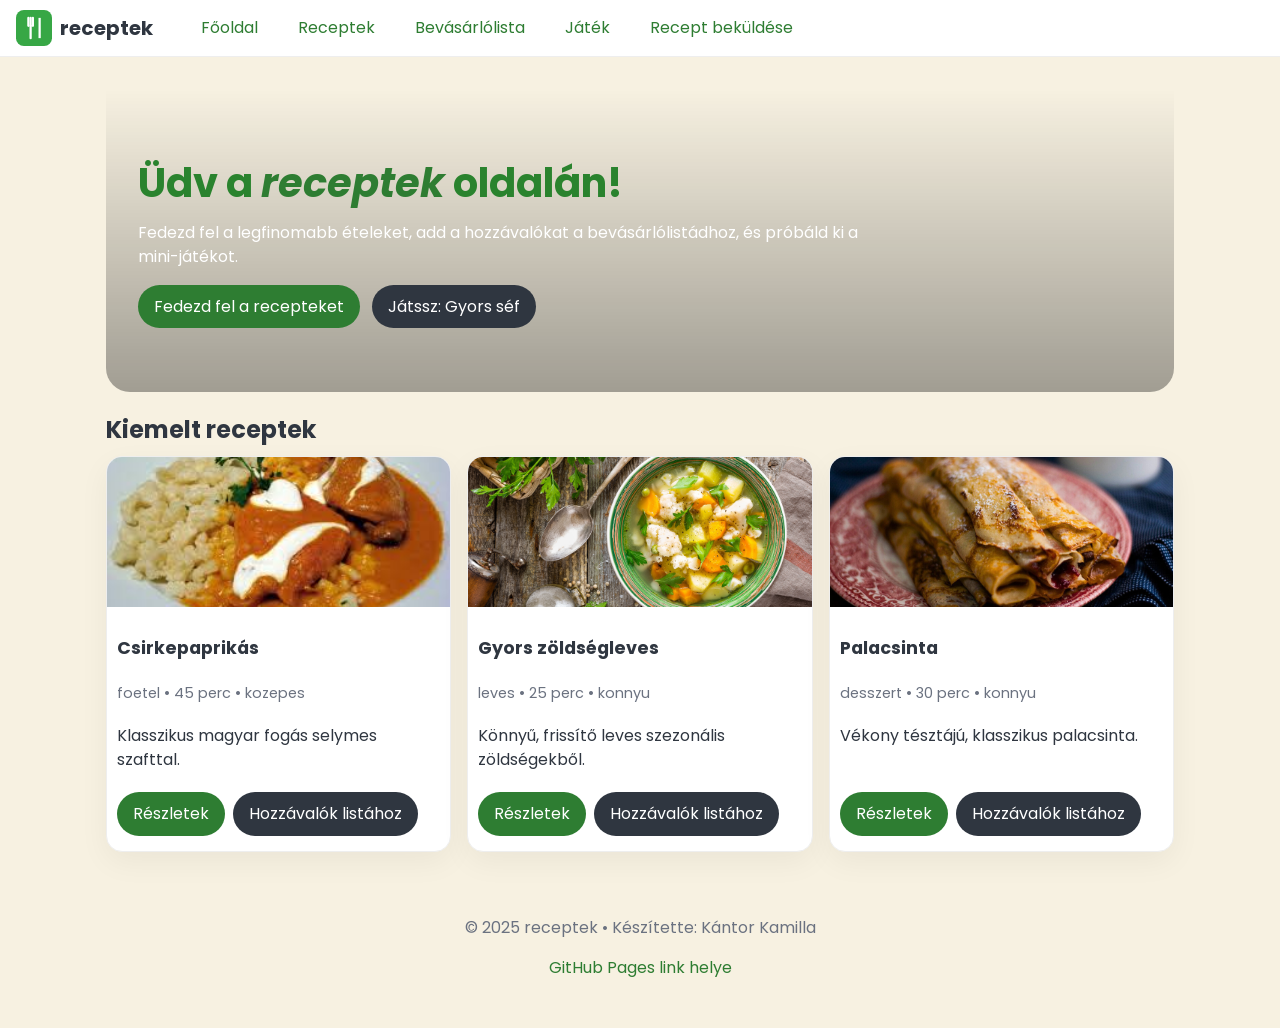
==== receptek_starter/index.html @ 45caa353 "Add files via upload" ====
<!doctype html>
<html lang="hu">
<head>
  <meta charset="UTF-8">
  <meta name="viewport" content="width=device-width, initial-scale=1.0">
  <meta name="author" content="Vezetéknév Keresztnév">
  <meta name="description" content="Receptek – receptajánló weboldal bevásárlólistával és mini-játékkal.">
  <title>receptek</title>
  <link rel="icon" href="favicon2.svg" type="image/svg+xml">
  <link rel="preconnect" href="https://fonts.googleapis.com">
  <link rel="preconnect" href="https://fonts.gstatic.com" crossorigin>
  <link href="https://fonts.googleapis.com/css2?family=Merriweather:wght@400;700&family=Poppins:wght@400;600;700&display=swap" rel="stylesheet">
  <link rel="stylesheet" href="css/style.css">
</head>
<body>
  <header class="site-header">
    <a class="logo" href="index.html" aria-label="Főoldal">
      <img src="images/logo2.svg" alt="receptek logó">
      <span class="brand">receptek</span>
    </a>
    <button class="menu-toggle" aria-expanded="false" aria-controls="site-nav" aria-label="Menü váltása">☰</button>
    <nav id="site-nav" class="site-nav" aria-label="Fő navigáció">
      <a href="index.html">Főoldal</a>
      <a href="receptek.html">Receptek</a>
      <a href="lista.html">Bevásárlólista</a>
      <a href="jatek.html">Játék</a>
      <a href="kapcsolat.html">Recept beküldése</a>
    </nav>
  </header>
  <main class="container">

    <section class="hero">
      <div class="hero__content">
        <h1>Üdv a <em class="rec">receptek</em> oldalán!</h1>
        <p>Fedezd fel a legfinomabb ételeket, add a hozzávalókat a bevásárlólistádhoz, és próbáld ki a mini-játékot.</p>
        <div class="hero__actions">
          <a class="btn" href="receptek.html">Fedezd fel a recepteket</a>
          <a class="btn btn--secondary" href="jatek.html">Játssz: Gyors séf</a>
        </div>
      </div>
    </section>

    <section class="grid_cards" id="featured">
      <h2 class="section-title">Kiemelt receptek</h2>
      <div class="card-grid" data-bind="featured">
        <!-- JS tölti be a kártyákat a RECIPES-ből -->
      </div>
    </section>

    <script type="module">
      import { RECIPES } from './js/data/recipes.js';
      import { createRecipeCard } from './js/receptek.js';

      const featured = document.querySelector('[data-bind="featured"]');
      const top3 = RECIPES.slice(0, 3);
      for (const r of top3) {
        featured.appendChild(createRecipeCard(r));
      }
    </script>

  </main>
  <footer class="site-footer">
    <p>&copy; 2025 receptek • Készítette: Kántor Kamilla</p>
    <p><a href="#" rel="nofollow">GitHub Pages link helye</a></p>
  </footer>
  <script type="module" src="js/main.js"></script>
</body>
</html>
---- receptek_starter/css/style.css ----
/* Fixed size image for recept.html */
#recipe-img {
    width: 99%;
    max-height: 350px;
    display: block;
    border-radius: 24px;
    object-fit: cover;
    margin: 0 auto 1rem auto;
}

:root {
    --primary: #2E7D32; /* természetes zöld */
    --accent: #A5D6A7;
    --danger: #C62828;
    --bg: #F7F1E1; /* bézses háttér */
    --text: #2F3640;
    --muted: #6B7280;
    --radius: 16px;
}

* {
    box-sizing: border-box;
}

html, body {
    margin: 0;
    padding: 0;
    background: var(--bg);
    color: var(--text);
    font-family: Poppins, system-ui, -apple-system, Segoe UI, Roboto, Ubuntu, Cantarell, 'Helvetica Neue', Arial, 'Noto Sans', sans-serif;
    line-height: 1.5;
}

img {
    max-width: 100%;
    height: auto;
    display: block;
}

a {
    color: var(--primary);
    text-decoration: none;
}

a:hover {
    text-decoration: underline;
}

.container {
    max-width: 1100px;
    margin: 0 auto;
    padding: 1rem;
}

.site-header {
    position: sticky;
    top: 0;
    z-index: 10;
    background: white;
    border-bottom: 1px solid #eee;
    display: flex;
    align-items: center;
    gap: 1rem;
    padding: .5rem 1rem;
}

.logo {
    display: flex;
    align-items: center;
    gap: .5rem;
    font-weight: 700;
    color: var(--text);
}

.logo img {
    width: 36px;
    height: 36px;
}

.brand {
    font-weight: 700;
    font-size: 1.25rem;
    padding-right: 20px;
}

.brand:hover {
    text-decoration: none;
}

.menu-toggle {
    margin-left: auto;
    display: none;
    background: transparent;
    border: 1px solid #ddd;
    border-radius: var(--radius);
    padding: .4rem .6rem;
    cursor: pointer;
}

.rec {
    color: #2E7D32;
}

.filter-form{
    margin-bottom: 20px;
}
.filters{
    padding: 5px;
}

.site-nav {
    display: flex;
    gap: 1rem;
}

.site-nav a {
    padding: .5rem .75rem;
    border-radius: 10px;
    text-decoration: none;
}

.site-nav a:hover {
    background: #f3f4f6;
}

@media (max-width: 768px) {
    .site-nav {
        display: none;
        flex-direction: column;
        position: absolute;
        top: 60px;
        right: 10px;
        background: white;
        padding: .5rem;
        border: 1px solid #eee;
        border-radius: var(--radius);
        box-shadow: 0 8px 30px rgba(0,0,0,.08);
    }

    .menu-toggle {
        display: block;
        margin-left: auto;
    }

    .site-nav.open {
        display: flex;
    }
    .grid_cards{
        grid-template-columns: repeat(2, 1fr);
    }
}

.site-footer {
    text-align: center;
    padding: 2rem 1rem;
    color: var(--muted);
}

.hero {
    background: linear-gradient(0deg, rgba(0,0,0,.35), rgba(0,0,0,.0)), url('images/hero.jpg') center/cover no-repeat;
    border-radius: 0 0 24px 24px;
    padding: 4rem 2rem;
    color: white;
    margin: 1rem 0;
}

.hero__content {
    max-width: 720px;
}

.hero h1 {
    font-size: 2.5rem;
    margin: 0 0 .5rem;
    color:#2a832e
}

.hero p {
    /* font-family: Merriweather, serif; */
    margin: .5rem 0 1rem;
}

.hero__actions {
    display: flex;
    gap: .75rem;
    flex-wrap: wrap;
}

.btn {
    background: var(--primary);
    color: #fff;
    padding: .6rem 1rem;
    border-radius: 999px;
    border: none;
    display: inline-block;
}

.btn:hover {
    opacity: .85;
    text-decoration: none;
    transform: scale(1.05);
    transition: transform 0.2s;
}

.btn--secondary {
    background: #2F3640;
}

.btn--danger {
    background: var(--danger);
}

.section-title {
    margin: 1.25rem 0 .5rem;
}

.grid_cards .card-grid {
    display: grid;
    grid-template-columns: repeat(3, 1fr);
    gap: 1rem;
}
.grid_cards img{
    width: 100%;
    height: 200px;
    object-fit: cover;
}
.card:hover{
    transform: scale(1.02);
    transition: transform 0.2s;
}

@media (max-width: 992px) {
    .grid_cards .card-grid {
        grid-template-columns: repeat(2, 1fr);
    }
}

@media (max-width: 576px) {
    .grid_cards .card-grid {
        grid-template-columns: 1fr;
    }
}

.card {
    background: #fff;
    border: 1px solid #eee;
    border-radius: var(--radius);
    overflow: hidden;
    display: flex;
    flex-direction: column;
    box-shadow: 0 10px 30px rgba(0,0,0,.05);
}
.card img{
    width: 100%;
    height: 150px;
    object-fit: cover;
}

.card__body {
    padding: 10px 10px 5px 10px;
    display: flex;
    flex-direction: column;
    gap: .25rem;
    flex: 1;
}

.card__title {
    font-size: 1.1rem;
    font-weight: 700;
}

.card__meta {
    font-size: .9rem;
    color: var(--muted);
}


.card__actions {
    margin-top: auto;
    margin-bottom: 10px;
    display: flex;
    gap: .5rem;
    flex-wrap: wrap;
}

.recipe-detail {
    background: white;
    border: 1px solid #eee;
    border-radius: 24px;
    padding: 1rem;
    box-shadow: 0 10px 30px rgba(0,0,0,.05);
    display: grid;
    gap: 1rem;
}

.recipe-detail .meta {
    display: flex;
    gap: 1rem;
    flex-wrap: wrap;
    color: var(--muted);
}

.recipe-detail .ingredients {
    background: #fafafa;
    border-radius: 16px;
    padding: 1rem;
}

.recipe-detail .steps {
    counter-reset: step;
}

.recipe-detail .steps li {
    margin: .25rem 0;
}

.recipe-detail .steps li::marker {
    font-weight: 700;
    color: var(--primary);
}

.shopping__controls {
    display: flex;
    gap: .5rem;
    flex-wrap: wrap;
    margin: .5rem 0 1rem;
}

.shopping__list {
    list-style: none;
    padding: 0;
    margin: 0;
    display: grid;
    gap: .5rem;
}

.shopping__item {
    display: flex;
    align-items: center;
    gap: .5rem;
    background: white;
    border: 1px solid #eee;
    border-radius: 12px;
    padding: .5rem;
}

.shopping__item.done {
    opacity: .6;
    text-decoration: line-through;
}

.shopping__item .text {
    flex: 1;
}

.shopping__item .drag {
    cursor: grab;
}

.filter-only {
    display: flex;
    align-items: center;
    gap: .5rem;
}

.game .arena {
    position: relative;
    min-height: 320px;
    background: white;
    border: 1px dashed #ddd;
    border-radius: 16px;
    margin-top: 1rem;
    overflow: hidden;
}

.ingredient {
    position: absolute;
    padding: .4rem .6rem;
    background: var(--accent);
    border-radius: 999px;
}

.stats {
    display: flex;
    gap: 1rem;
    align-items: center;
    margin-top: .5rem;
}

.form .form-row {
    display: flex;
    flex-direction: column;
    margin: .5rem 0;
    max-width: 60%;

}

.form .error {
    color: var(--danger);
    min-height: 1.2em;
}

.form .form-actions {
    display: flex;
    gap: .5rem;
    margin-top: 1rem;
}

.sr-only {
    position: absolute;
    width: 1px;
    height: 1px;
    padding: 0;
    margin: -1px;
    overflow: hidden;
    clip: rect(0,0,0,0);
    border: 0;
}
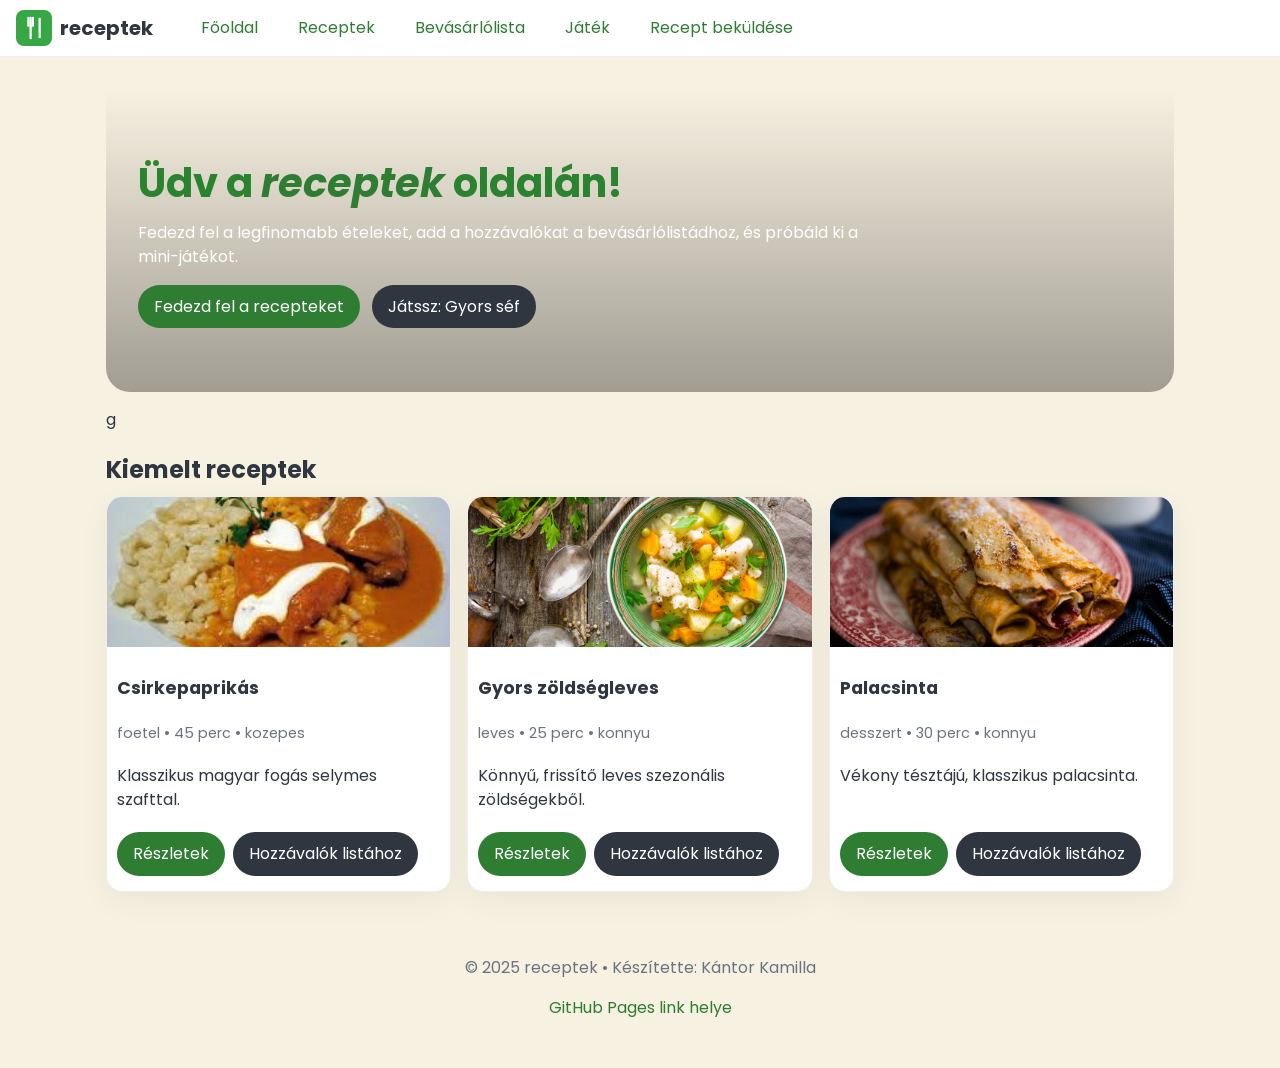
==== commit ab000493: "index file teszt" ====
--- a/receptek_starter/index.html
+++ b/receptek_starter/index.html
@@ -38,7 +38,7 @@
           <a class="btn btn--secondary" href="jatek.html">Játssz: Gyors séf</a>
         </div>
       </div>
-    </section>
+    </section>g
 
     <section class="grid_cards" id="featured">
       <h2 class="section-title">Kiemelt receptek</h2>
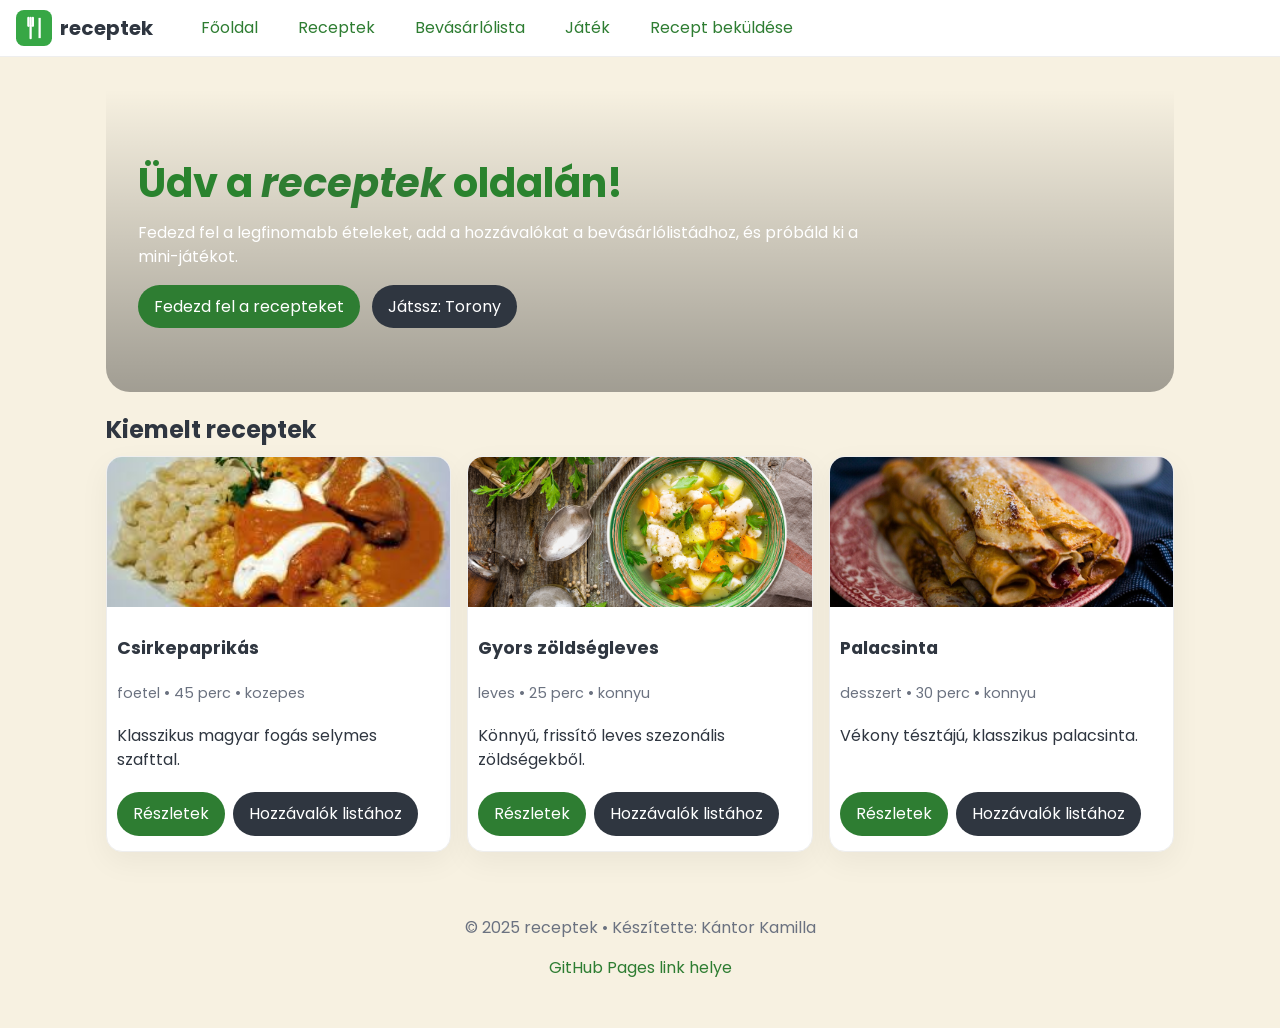
==== commit 6518c723: "jatek csinalasa, kepek és receptek" ====
--- a/receptek_starter/index.html
+++ b/receptek_starter/index.html
@@ -35,10 +35,10 @@
         <p>Fedezd fel a legfinomabb ételeket, add a hozzávalókat a bevásárlólistádhoz, és próbáld ki a mini-játékot.</p>
         <div class="hero__actions">
           <a class="btn" href="receptek.html">Fedezd fel a recepteket</a>
-          <a class="btn btn--secondary" href="jatek.html">Játssz: Gyors séf</a>
+          <a class="btn btn--secondary" href="jatek.html">Játssz: Torony</a>
         </div>
       </div>
-    </section>g
+    </section>
 
     <section class="grid_cards" id="featured">
       <h2 class="section-title">Kiemelt receptek</h2>
--- a/receptek_starter/css/style.css
+++ b/receptek_starter/css/style.css
@@ -91,7 +91,7 @@
     margin-left: auto;
     display: none;
     background: transparent;
-    border: 1px solid #ddd;
+    border: 1.5px solid #ddd;
     border-radius: var(--radius);
     padding: .4rem .6rem;
     cursor: pointer;
@@ -157,7 +157,7 @@
 }
 
 .hero {
-    background: linear-gradient(0deg, rgba(0,0,0,.35), rgba(0,0,0,.0)), url('images/hero.jpg') center/cover no-repeat;
+    background: linear-gradient(0deg, rgba(0,0,0,.35), rgba(0,0,0,.0));
     border-radius: 0 0 24px 24px;
     padding: 4rem 2rem;
     color: white;
@@ -415,3 +415,140 @@
     clip: rect(0,0,0,0);
     border: 0;
 }
+
+/* ////////// JATEK CSS ///////// */
+/* Globálisabb beállítások csak a jatek-en belül */
+
+.jatek {
+  margin: 0;
+  background: #f5e9ff;
+  font-family: system-ui, -apple-system, BlinkMacSystemFont, "Segoe UI", sans-serif;
+  display: flex;
+  justify-content: center;
+  align-items: center;
+  min-height: 100vh;
+  padding: 12px; /* kis belső margó, hogy mobilon ne lógjon ki */
+}
+
+.jatek .game-wrapper {
+  background: #ffffff;
+  box-shadow: 0 10px 30px rgba(0,0,0,0.15);
+  border-radius: 20px;
+  padding: 16px 16px 24px;
+  display: flex;
+  flex-direction: column;
+  gap: 10px;
+  align-items: center;
+  width: 100%;
+  max-width: 420px; /* desktopon sem lesz túl széles */
+}
+
+.jatek h1 {
+  margin: 0;
+  font-size: 20px;
+  letter-spacing: 0.03em;
+  text-align: center;
+}
+
+.jatek .info-row {
+  display: flex;
+  justify-content: space-between;
+  align-items: center;
+  width: 100%;
+  gap: 10px;
+}
+
+.jatek .score {
+  font-weight: 600;
+  font-size: 14px;
+}
+
+.jatek .hint {
+  font-size: 12px;
+  color: #777;
+  text-align: right;
+}
+
+.jatek button {
+  border: none;
+  border-radius: 999px;
+  padding: 6px 14px;
+  font-size: 13px;
+  cursor: pointer;
+  background: #ff8fb3;
+  color: #fff;
+  font-weight: 600;
+  box-shadow: 0 4px 12px rgba(0,0,0,0.15);
+  transition: transform 0.1s ease, box-shadow 0.1s ease, filter 0.1s ease;
+  white-space: nowrap;
+}
+
+.jatek button:hover {
+  filter: brightness(1.05);
+  box-shadow: 0 6px 16px rgba(0,0,0,0.2);
+  transform: translateY(-1px);
+}
+
+.jatek button:active {
+  transform: translateY(0);
+  box-shadow: 0 2px 8px rgba(0,0,0,0.15);
+}
+
+.jatek canvas {
+  border-radius: 14px;
+  background: linear-gradient(to top, #fddde6, #fff1f7);
+  display: block;
+  width: 100%;   /* reszponzív szélesség */
+  height: auto;  /* arányosan skálázódik */
+}
+
+/* --- Mobil (keskeny kijelzők) --- */
+@media (max-width: 480px) {
+  .jatek {
+    padding: 8px;
+  }
+
+  .jatek .game-wrapper {
+    padding: 12px 12px 18px;
+    border-radius: 16px;
+    box-shadow: 0 6px 18px rgba(0,0,0,0.12);
+  }
+
+  .jatek h1 {
+    font-size: 18px;
+  }
+
+  .jatek .info-row {
+    flex-direction: column;
+    align-items: stretch;
+    gap: 6px;
+  }
+
+  .jatek .score {
+    font-size: 13px;
+  }
+
+  .jatek .hint {
+    font-size: 11px;
+    text-align: left;
+  }
+
+  .jatek button {
+    align-self: flex-end;
+    font-size: 12px;
+    padding: 5px 12px;
+  }
+}
+
+/* --- Alacsony kijelzők (pl. landscape mobil) --- */
+@media (max-height: 600px) {
+  .jatek {
+    align-items: flex-start;
+    padding-top: 10px;
+    padding-bottom: 10px;
+  }
+
+  .jatek .game-wrapper {
+    box-shadow: 0 4px 14px rgba(0,0,0,0.12);
+  }
+}
